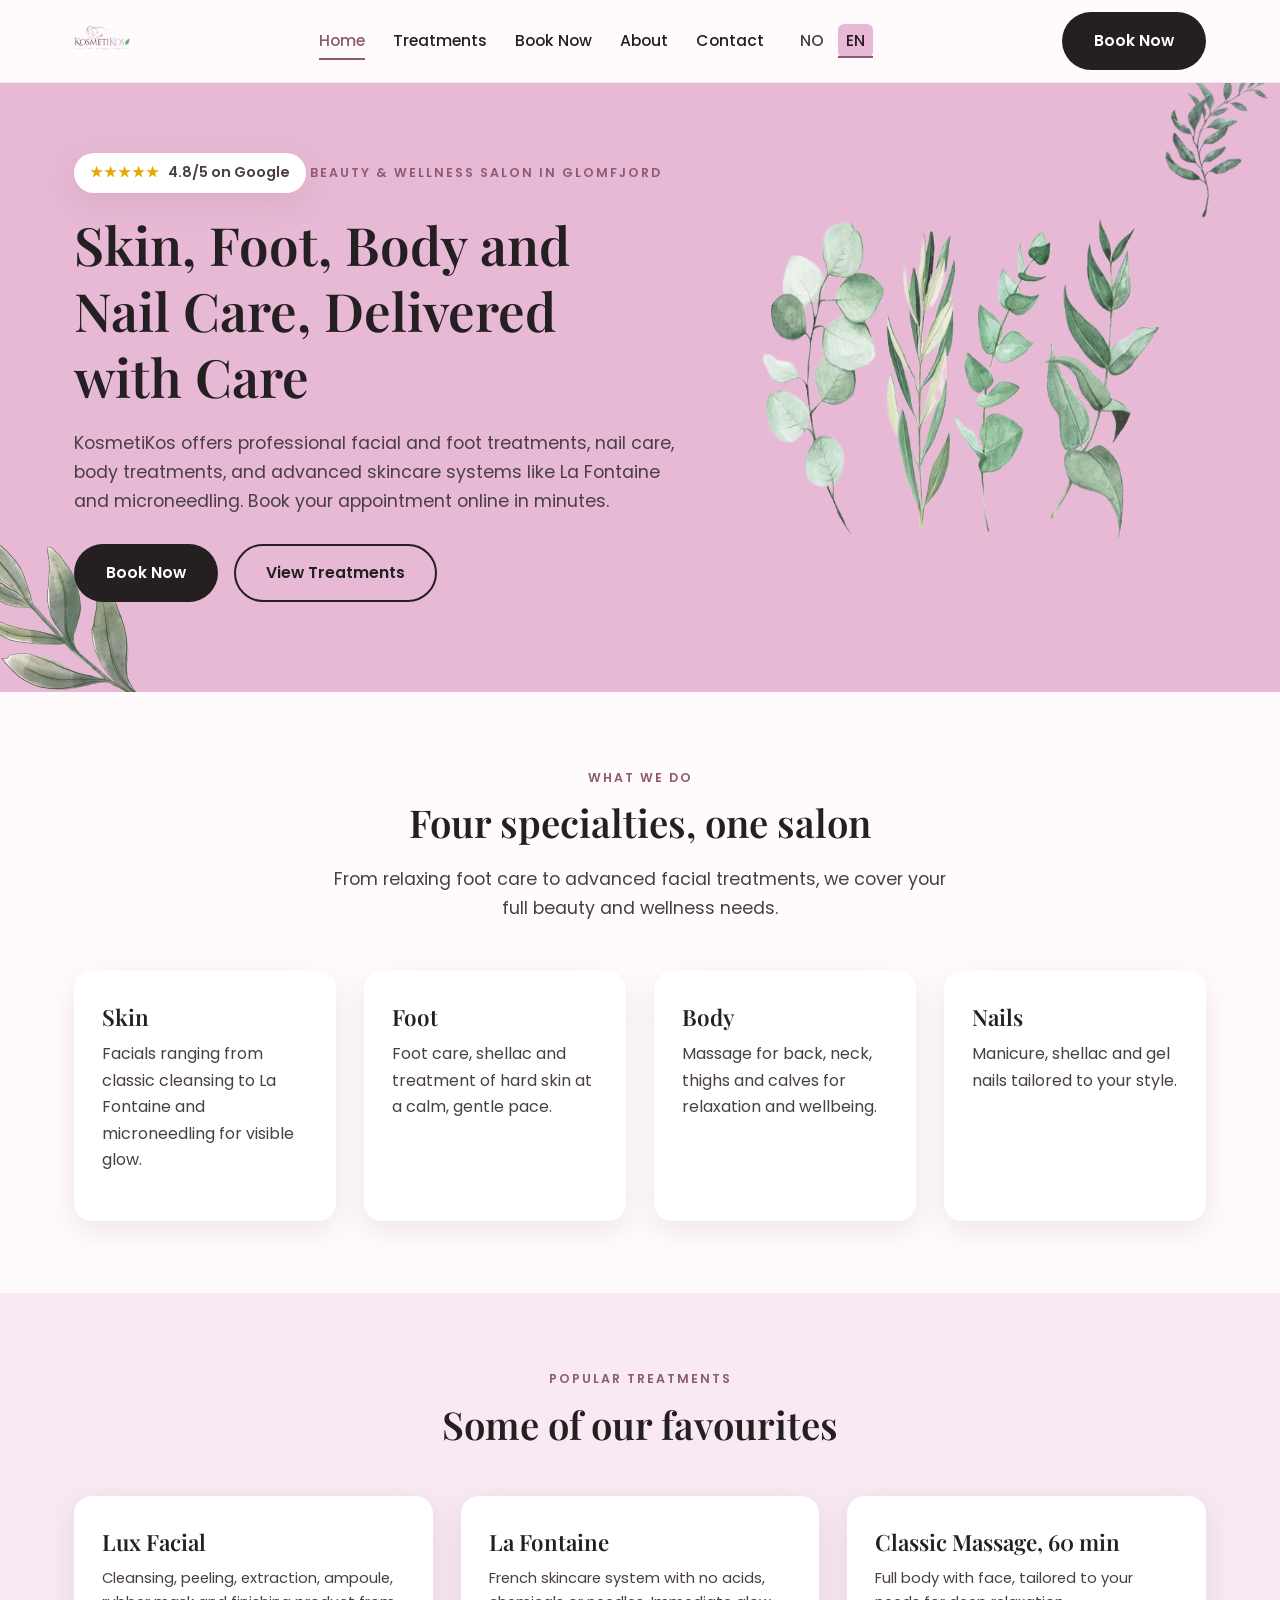
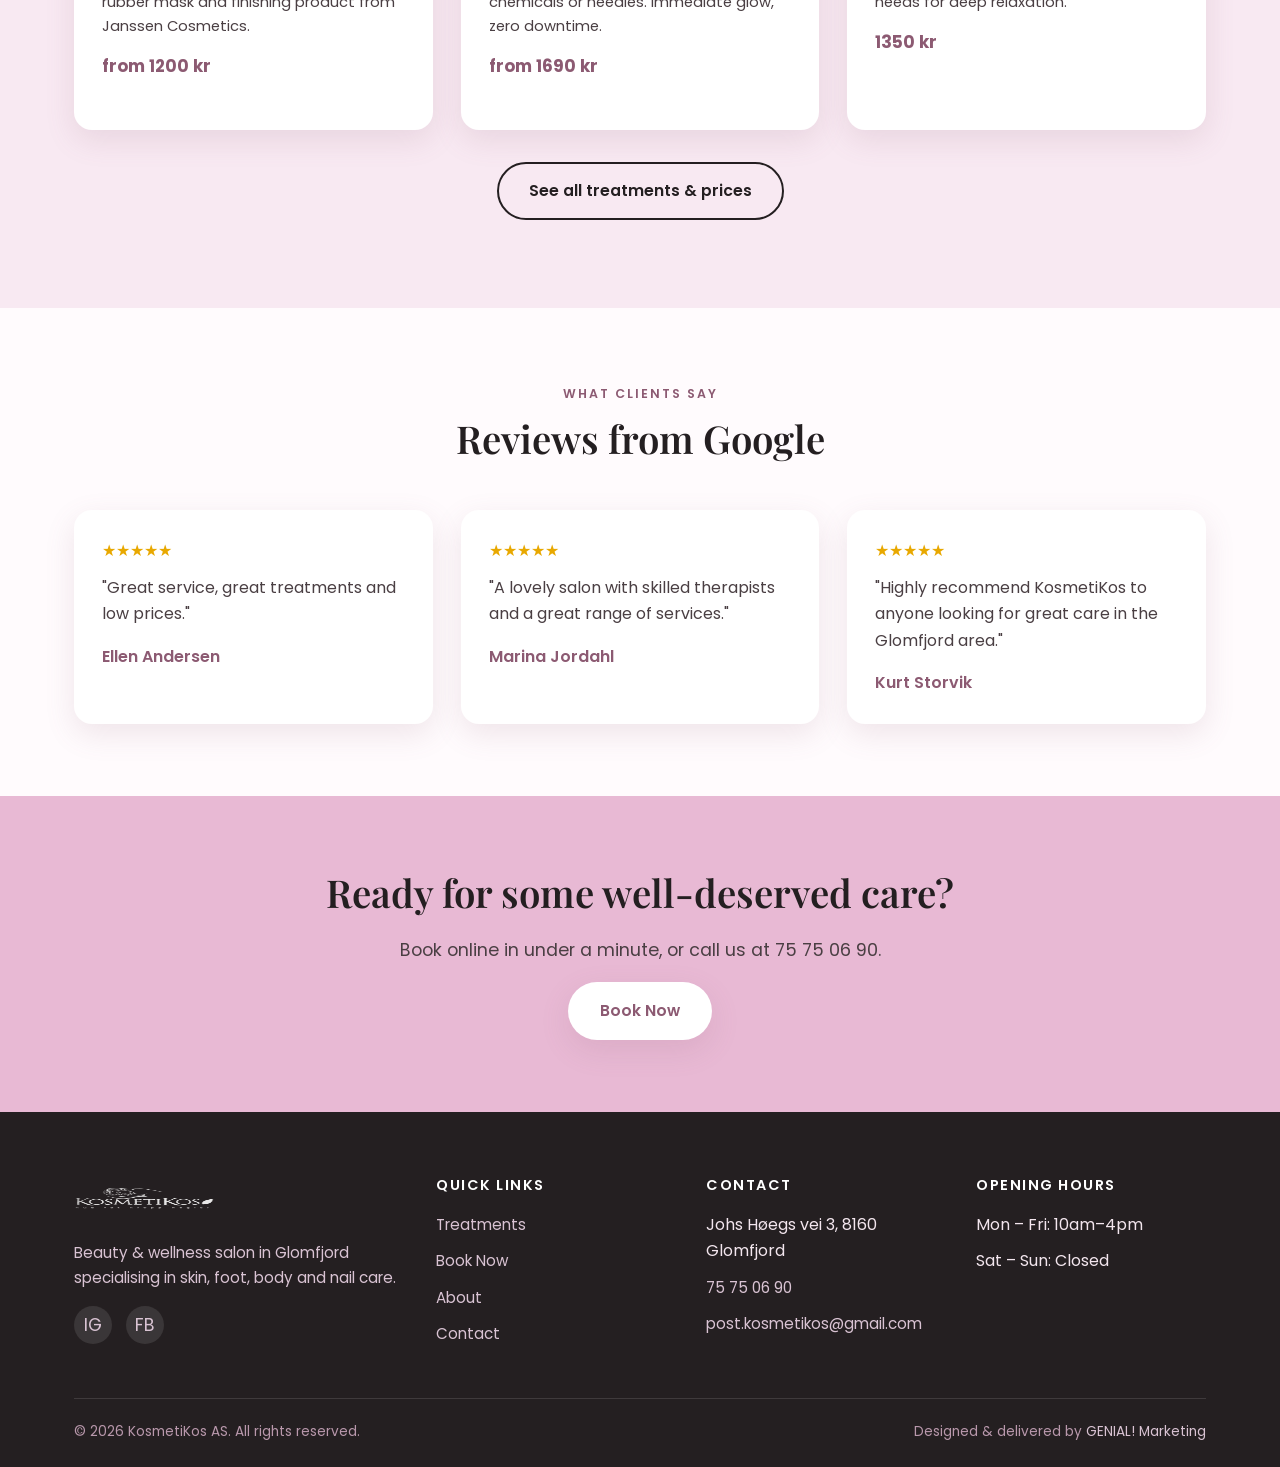
==== en/index.html @ 17132a5d "Add files via upload" ====
<!doctype html>
<html lang="en">
<head>
<meta charset="UTF-8">
<meta name="viewport" content="width=device-width, initial-scale=1">
<title>KosmetiKos – Skin, Foot, Body & Nail Care in Glomfjord, Norway</title>
<meta name="description" content="KosmetiKos in Glomfjord offers facials, foot care, nails, body treatments and La Fontaine skincare. Book your appointment online today.">
<link rel="canonical" href="https://kosmetikos.no/en/">
<link rel="alternate" hreflang="nb" href="https://kosmetikos.no/">
<link rel="alternate" hreflang="en" href="https://kosmetikos.no/en/">
<link rel="alternate" hreflang="x-default" href="https://kosmetikos.no/">

<meta property="og:type" content="website">
<meta property="og:site_name" content="KosmetiKos">
<meta property="og:title" content="KosmetiKos – Skin, Foot, Body & Nail Care in Glomfjord">
<meta property="og:description" content="Facials, foot care, nails, body treatments and La Fontaine skincare in Glomfjord. Book online.">
<meta property="og:url" content="https://kosmetikos.no/en/">
<meta property="og:image" content="https://kosmetikos.no/assets/images/logo.png">
<meta property="og:locale" content="en_US">
<meta property="og:locale:alternate" content="nb_NO">
<meta name="twitter:card" content="summary">

<link rel="icon" href="../favicon.svg" type="image/svg+xml">
<link rel="preconnect" href="https://fonts.googleapis.com">
<link rel="preconnect" href="https://fonts.gstatic.com" crossorigin>
<link href="https://fonts.googleapis.com/css2?family=Playfair+Display:ital,wght@0,500;0,600;0,700;1,500;1,600&family=Poppins:wght@300;400;500;600&display=swap" rel="stylesheet">
<link rel="stylesheet" href="../assets/css/style.css">

<script type="application/ld+json">
{
  "@context": "https://schema.org",
  "@type": "BeautySalon",
  "name": "KosmetiKos",
  "image": "https://kosmetikos.no/assets/images/logo.png",
  "url": "https://kosmetikos.no/",
  "telephone": "+4775750690",
  "email": "post.kosmetikos@gmail.com",
  "priceRange": "kr250-kr2500",
  "address": {
    "@type": "PostalAddress",
    "streetAddress": "Johs Høegs vei 3",
    "addressLocality": "Glomfjord",
    "postalCode": "8160",
    "addressCountry": "NO"
  },
  "openingHoursSpecification": [
    { "@type": "OpeningHoursSpecification", "dayOfWeek": ["Monday","Tuesday","Wednesday","Thursday","Friday"], "opens": "10:00", "closes": "16:00" }
  ],
  "sameAs": [
    "https://www.instagram.com/kosmetikos8160/",
    "https://www.facebook.com/kosmetiKos8160/"
  ],
  "aggregateRating": {
    "@type": "AggregateRating",
    "ratingValue": "4.8",
    "reviewCount": "3"
  }
}
</script>
</head>
<body>
<a class="skip-link" href="#main">Skip to content</a>

<header class="site-header">
  <div class="container">
    <a class="brand" href="index.html" aria-label="KosmetiKos – home">
      <img src="../assets/images/logo.png" alt="KosmetiKos – skin, foot, body, nails" width="180" height="180">
    </a>
    <nav class="main-nav" aria-label="Main menu">
      <a href="index.html" class="active">Home</a>
      <a href="treatments.html">Treatments</a>
      <a href="booking.html">Book Now</a>
      <a href="about.html">About</a>
      <a href="contact.html">Contact</a>
      <div class="lang-switch">
        <a href="../index.html">NO</a>
        <a href="index.html" class="active">EN</a>
      </div>
    </nav>
    <div class="header-actions">
      <a class="btn btn-primary" href="booking.html">Book Now</a>
      <button class="nav-toggle" aria-label="Open menu" aria-expanded="false"><span></span></button>
    </div>
  </div>
</header>

<main id="main">

  <section class="hero">
    <img class="leaf-decor top-right" src="../assets/images/leaf-branch-dark.png" alt="" loading="eager">
    <img class="leaf-decor bottom-left" src="../assets/images/leaf-branch-muted.png" alt="" loading="eager">
    <div class="container">
      <div>
        <div class="rating-badge"><span class="stars">★★★★★</span> 4.8/5 on Google</div>
        <span class="eyebrow">Beauty & Wellness Salon in Glomfjord</span>
        <h1>Skin, Foot, Body and Nail Care, Delivered with Care</h1>
        <p class="lead">KosmetiKos offers professional facial and foot treatments, nail care, body treatments, and advanced skincare systems like La Fontaine and microneedling. Book your appointment online in minutes.</p>
        <div class="hero-actions">
          <a class="btn btn-primary" href="booking.html">Book Now</a>
          <a class="btn btn-outline" href="treatments.html">View Treatments</a>
        </div>
      </div>
      <div class="hero-visual">
        <img class="leaf-set" src="../assets/images/leaf-set.png" alt="Illustration of eucalyptus leaves" width="560" height="336">
      </div>
    </div>
  </section>

  <section class="section">
    <div class="container">
      <div class="section-head">
        <span class="eyebrow">What we do</span>
        <h2>Four specialties, one salon</h2>
        <p class="lead center">From relaxing foot care to advanced facial treatments, we cover your full beauty and wellness needs.</p>
      </div>
      <div class="grid grid-4">
        <div class="card">
          <h3>Skin</h3>
          <p>Facials ranging from classic cleansing to La Fontaine and microneedling for visible glow.</p>
        </div>
        <div class="card">
          <h3>Foot</h3>
          <p>Foot care, shellac and treatment of hard skin at a calm, gentle pace.</p>
        </div>
        <div class="card">
          <h3>Body</h3>
          <p>Massage for back, neck, thighs and calves for relaxation and wellbeing.</p>
        </div>
        <div class="card">
          <h3>Nails</h3>
          <p>Manicure, shellac and gel nails tailored to your style.</p>
        </div>
      </div>
    </div>
  </section>

  <section class="section section--soft">
    <div class="container">
      <div class="section-head">
        <span class="eyebrow">Popular treatments</span>
        <h2>Some of our favourites</h2>
      </div>
      <div class="grid grid-3">
        <div class="card">
          <h3>Lux Facial</h3>
          <p class="price-item__desc">Cleansing, peeling, extraction, ampoule, rubber mask and finishing product from Janssen Cosmetics.</p>
          <p class="price-item__price">from 1200 kr</p>
        </div>
        <div class="card">
          <h3>La Fontaine</h3>
          <p class="price-item__desc">French skincare system with no acids, chemicals or needles. Immediate glow, zero downtime.</p>
          <p class="price-item__price">from 1690 kr</p>
        </div>
        <div class="card">
          <h3>Classic Massage, 60 min</h3>
          <p class="price-item__desc">Full body with face, tailored to your needs for deep relaxation.</p>
          <p class="price-item__price">1350 kr</p>
        </div>
      </div>
      <p class="center" style="margin-top:32px;"><a class="btn btn-outline" href="treatments.html">See all treatments & prices</a></p>
    </div>
  </section>

  <section class="section">
    <div class="container">
      <div class="section-head">
        <span class="eyebrow">What clients say</span>
        <h2>Reviews from Google</h2>
      </div>
      <div class="grid grid-3">
        <div class="testimonial">
          <span class="stars">★★★★★</span>
          <p>"Great service, great treatments and low prices."</p>
          <cite>Ellen Andersen</cite>
        </div>
        <div class="testimonial">
          <span class="stars">★★★★★</span>
          <p>"A lovely salon with skilled therapists and a great range of services."</p>
          <cite>Marina Jordahl</cite>
        </div>
        <div class="testimonial">
          <span class="stars">★★★★★</span>
          <p>"Highly recommend KosmetiKos to anyone looking for great care in the Glomfjord area."</p>
          <cite>Kurt Storvik</cite>
        </div>
      </div>
    </div>
  </section>

  <section class="section section--pink">
    <div class="container center">
      <h2>Ready for some well-deserved care?</h2>
      <p class="lead center">Book online in under a minute, or call us at 75 75 06 90.</p>
      <a class="btn btn-pink" href="booking.html">Book Now</a>
    </div>
  </section>

</main>

<footer class="site-footer">
  <div class="container">
    <div class="footer-grid">
      <div class="footer-brand">
        <img src="../assets/images/logo.png" alt="KosmetiKos" width="140" height="140">
        <p>Beauty & wellness salon in Glomfjord specialising in skin, foot, body and nail care.</p>
        <div class="social-row">
          <a href="https://www.instagram.com/kosmetikos8160/" aria-label="Instagram" target="_blank" rel="noopener">IG</a>
          <a href="https://www.facebook.com/kosmetiKos8160/" aria-label="Facebook" target="_blank" rel="noopener">FB</a>
        </div>
      </div>
      <div>
        <h4>Quick links</h4>
        <ul>
          <li><a href="treatments.html">Treatments</a></li>
          <li><a href="booking.html">Book Now</a></li>
          <li><a href="about.html">About</a></li>
          <li><a href="contact.html">Contact</a></li>
        </ul>
      </div>
      <div>
        <h4>Contact</h4>
        <ul>
          <li>Johs Høegs vei 3, 8160 Glomfjord</li>
          <li><a href="tel:+4775750690">75 75 06 90</a></li>
          <li><a href="mailto:post.kosmetikos@gmail.com">post.kosmetikos@gmail.com</a></li>
        </ul>
      </div>
      <div>
        <h4>Opening Hours</h4>
        <ul>
          <li>Mon – Fri: 10am–4pm</li>
          <li>Sat – Sun: Closed</li>
        </ul>
      </div>
    </div>
    <div class="footer-bottom">
      <span>© <span id="year"></span> KosmetiKos AS. All rights reserved.</span>
      <span>Designed &amp; delivered by <a href="https://genialmarketing.no" target="_blank" rel="noopener">GENIAL! Marketing</a></span>
    </div>
  </div>
</footer>

<script>document.getElementById("year").textContent = new Date().getFullYear();</script>
<script src="../assets/js/main.js"></script>
</body>
</html>
---- assets/css/style.css ----
/* KosmetiKos shared stylesheet */

:root {
  --color-bg: #fffbfd;
  --color-pink: #e8b9d4;
  --color-pink-deep: #dba0c4;
  --color-pink-soft: #f8e9f2;
  --color-ink: #241f21;
  --color-text: #4a3f43;
  --color-mauve: #8c5a72;
  --color-green: #7fa072;
  --color-green-dark: #4f6b4a;
  --color-white: #ffffff;
  --font-display: "Playfair Display", serif;
  --font-body: "Poppins", sans-serif;
  --radius: 18px;
  --shadow: 0 10px 30px rgba(140, 90, 114, 0.14);
  --container-width: 1180px;
}

* {
  box-sizing: border-box;
}

html {
  scroll-behavior: smooth;
}

body {
  margin: 0;
  font-family: var(--font-body);
  color: var(--color-text);
  background: var(--color-bg);
  line-height: 1.65;
  -webkit-font-smoothing: antialiased;
}

img {
  max-width: 100%;
  display: block;
}

a {
  color: inherit;
  text-decoration: none;
}

ul {
  margin: 0;
  padding: 0;
  list-style: none;
}

h1, h2, h3, h4 {
  font-family: var(--font-display);
  font-weight: 600;
  letter-spacing: 0;
  color: var(--color-ink);
  line-height: 1.25;
  margin: 0 0 0.5em;
}

h1 { font-size: clamp(2.1rem, 4.5vw, 3.3rem); font-weight: 600; }
h2 { font-size: clamp(1.7rem, 3.5vw, 2.4rem); font-weight: 600; }
h3 { font-size: clamp(1.15rem, 2.2vw, 1.4rem); font-weight: 600; }

p { margin: 0 0 1em; }

.container {
  width: 100%;
  max-width: var(--container-width);
  margin: 0 auto;
  padding: 0 24px;
}

.section {
  position: relative;
  padding: 72px 0;
}

.section--soft {
  background: var(--color-pink-soft);
}

.section--pink {
  background: var(--color-pink);
}

.eyebrow {
  display: inline-block;
  font-family: var(--font-body);
  font-weight: 600;
  letter-spacing: 2px;
  text-transform: uppercase;
  font-size: 0.78rem;
  color: var(--color-mauve);
  margin-bottom: 10px;
}

.lead {
  font-size: 1.1rem;
  max-width: 640px;
  color: var(--color-text);
}

.center {
  text-align: center;
  margin-left: auto;
  margin-right: auto;
}

/* Buttons */
.btn {
  display: inline-flex;
  align-items: center;
  gap: 8px;
  font-family: var(--font-body);
  font-weight: 600;
  font-size: 0.98rem;
  padding: 14px 30px;
  border-radius: 999px;
  border: 2px solid transparent;
  cursor: pointer;
  transition: transform 0.15s ease, box-shadow 0.15s ease, background 0.15s ease, color 0.15s ease;
}

.btn:hover {
  transform: translateY(-2px);
}

.btn-primary {
  background: var(--color-ink);
  color: var(--color-white);
}

.btn-primary:hover {
  background: var(--color-mauve);
}

.btn-outline {
  background: transparent;
  border-color: var(--color-ink);
  color: var(--color-ink);
}

.btn-outline:hover {
  background: var(--color-ink);
  color: var(--color-white);
}

.btn-pink {
  background: var(--color-white);
  color: var(--color-mauve);
  box-shadow: var(--shadow);
}

.btn-pink:hover {
  background: var(--color-ink);
  color: var(--color-white);
}

/* Header */
.site-header {
  position: sticky;
  top: 0;
  z-index: 100;
  background: rgba(255, 251, 253, 0.92);
  backdrop-filter: blur(8px);
  border-bottom: 1px solid rgba(140, 90, 114, 0.12);
}

.site-header .container {
  display: flex;
  align-items: center;
  justify-content: space-between;
  padding-top: 12px;
  padding-bottom: 12px;
  gap: 20px;
}

.brand {
  display: flex;
  align-items: center;
}

.brand img {
  height: 56px;
  width: auto;
}

.main-nav {
  display: flex;
  align-items: center;
  gap: 28px;
}

.main-nav a {
  font-weight: 500;
  font-size: 0.98rem;
  color: var(--color-ink);
  position: relative;
  padding: 6px 0;
}

.main-nav a.active,
.main-nav a:hover {
  color: var(--color-mauve);
}

.main-nav a.active::after {
  content: "";
  position: absolute;
  left: 0;
  right: 0;
  bottom: 0;
  height: 2px;
  background: var(--color-mauve);
}

.header-actions {
  display: flex;
  align-items: center;
  gap: 16px;
}

.lang-switch {
  display: flex;
  gap: 6px;
  font-size: 0.85rem;
  font-weight: 600;
}

.lang-switch a {
  padding: 4px 8px;
  border-radius: 6px;
  color: var(--color-text);
}

.lang-switch a.active {
  background: var(--color-pink);
  color: var(--color-ink);
}

.nav-toggle {
  display: none;
  background: none;
  border: none;
  cursor: pointer;
  padding: 6px;
}

.nav-toggle span,
.nav-toggle::before,
.nav-toggle::after {
  content: "";
  display: block;
  width: 26px;
  height: 2px;
  background: var(--color-ink);
  margin: 6px 0;
  transition: 0.2s ease;
}

/* Hero */
.hero {
  position: relative;
  overflow: hidden;
  background: var(--color-pink);
  padding: 70px 0 90px;
}

.hero .container {
  display: grid;
  grid-template-columns: 1.1fr 0.9fr;
  align-items: center;
  gap: 40px;
  position: relative;
  z-index: 2;
}

.hero h1 {
  margin-bottom: 20px;
}

.hero-actions {
  display: flex;
  gap: 16px;
  margin-top: 28px;
  flex-wrap: wrap;
}

.hero-visual {
  position: relative;
  display: flex;
  justify-content: center;
}

.hero-visual .leaf-set {
  width: 100%;
  max-width: 420px;
}

.leaf-decor {
  position: absolute;
  opacity: 0.9;
  pointer-events: none;
  z-index: 1;
}

.leaf-decor.top-right {
  top: -40px;
  right: -30px;
  width: 200px;
  transform: rotate(20deg);
}

.leaf-decor.bottom-left {
  bottom: -50px;
  left: -40px;
  width: 220px;
  transform: rotate(-10deg) scaleX(-1);
}

.rating-badge {
  display: inline-flex;
  align-items: center;
  gap: 8px;
  background: var(--color-white);
  padding: 8px 16px;
  border-radius: 999px;
  box-shadow: var(--shadow);
  font-size: 0.9rem;
  font-weight: 600;
  margin-bottom: 18px;
}

.rating-badge .stars {
  color: #e8a800;
  letter-spacing: 1px;
}

/* Grids and cards */
.grid {
  display: grid;
  gap: 28px;
}

.grid-3 { grid-template-columns: repeat(3, 1fr); }
.grid-2 { grid-template-columns: repeat(2, 1fr); }
.grid-4 { grid-template-columns: repeat(4, 1fr); }

.card {
  background: var(--color-white);
  border-radius: var(--radius);
  padding: 32px 28px;
  box-shadow: var(--shadow);
  position: relative;
}

.card h3 {
  margin-bottom: 10px;
}

.card .icon {
  font-size: 2rem;
  margin-bottom: 14px;
  display: block;
}

.section-head {
  max-width: 700px;
  margin: 0 auto 48px;
  text-align: center;
}

/* Treatment category blocks */
.category-block {
  background: var(--color-white);
  border-radius: var(--radius);
  box-shadow: var(--shadow);
  padding: 28px 36px;
  margin-bottom: 20px;
}

.category-block > summary {
  list-style: none;
  cursor: pointer;
  padding: 8px 0;
  -webkit-tap-highlight-color: transparent;
}

.category-block > summary::-webkit-details-marker {
  display: none;
}

.category-block__head {
  display: flex;
  align-items: center;
  justify-content: space-between;
  flex-wrap: wrap;
  gap: 12px;
}

.category-block__head h2 {
  margin: 0;
}

.category-block__head-left {
  display: flex;
  align-items: center;
  gap: 14px;
  flex-wrap: wrap;
}

.category-block__chevron {
  width: 12px;
  height: 12px;
  flex-shrink: 0;
  border-right: 2px solid var(--color-mauve);
  border-bottom: 2px solid var(--color-mauve);
  transform: rotate(45deg);
  transition: transform 0.2s ease;
  margin-right: 4px;
}

.category-block[open] > summary .category-block__chevron {
  transform: rotate(-135deg);
}

.category-block__body {
  margin-top: 20px;
  padding-top: 20px;
  border-top: 2px solid var(--color-pink-soft);
}

.category-block__tag {
  font-size: 0.85rem;
  font-weight: 600;
  color: var(--color-green-dark);
  background: #eef4ec;
  padding: 6px 14px;
  border-radius: 999px;
}

.price-list {
  display: grid;
  gap: 18px;
}

.price-item {
  display: flex;
  justify-content: space-between;
  gap: 20px;
  align-items: flex-start;
  padding-bottom: 16px;
  border-bottom: 1px dashed rgba(140, 90, 114, 0.2);
}

.price-item:last-child {
  border-bottom: none;
  padding-bottom: 0;
}

.price-item__name {
  font-weight: 600;
  color: var(--color-ink);
  margin-bottom: 4px;
}

.price-item__desc {
  font-size: 0.92rem;
  color: var(--color-text);
  max-width: 560px;
}

.price-item__price {
  font-weight: 700;
  color: var(--color-mauve);
  white-space: nowrap;
  font-size: 1.05rem;
}

.category-block__footer {
  margin-top: 22px;
  display: flex;
  align-items: center;
  justify-content: space-between;
  flex-wrap: wrap;
  gap: 14px;
}

.badge-offer {
  display: inline-block;
  background: var(--color-pink);
  color: var(--color-ink);
  font-weight: 600;
  font-size: 0.85rem;
  padding: 10px 18px;
  border-radius: 999px;
  margin: 24px 0;
}

/* Booking / iframe */
.booking-frame-wrap {
  background: var(--color-white);
  border-radius: var(--radius);
  box-shadow: var(--shadow);
  padding: 12px;
  overflow: hidden;
}

.booking-frame-wrap iframe {
  width: 100%;
  min-height: 900px;
  border: none;
  border-radius: 12px;
  display: block;
}

.booking-info {
  display: grid;
  grid-template-columns: repeat(3, 1fr);
  gap: 24px;
  margin: 36px 0;
}

.booking-info .card {
  text-align: center;
}

/* Team */
.team-grid {
  display: grid;
  grid-template-columns: repeat(3, 1fr);
  gap: 36px 28px;
}

.team-card {
  text-align: center;
}

.team-card__portrait {
  width: 160px;
  height: 160px;
  margin: 0 auto 18px;
  border-radius: 50%;
  background: var(--color-pink-soft);
  display: flex;
  align-items: center;
  justify-content: center;
  overflow: hidden;
}

.team-card__portrait img {
  width: 100%;
  height: 100%;
  object-fit: contain;
}

.team-card__portrait--placeholder {
  font-family: var(--font-display);
  font-size: 3rem;
  color: var(--color-mauve);
}

.team-card h3 {
  margin-bottom: 2px;
}

.team-card .role {
  color: var(--color-mauve);
  font-weight: 500;
  font-size: 0.92rem;
  max-width: 220px;
  margin: 0 auto;
}

/* Testimonials */
.testimonial {
  background: var(--color-white);
  border-radius: var(--radius);
  box-shadow: var(--shadow);
  padding: 28px;
}

.testimonial .stars {
  color: #e8a800;
  margin-bottom: 10px;
  display: block;
}

.testimonial cite {
  display: block;
  margin-top: 14px;
  font-style: normal;
  font-weight: 600;
  color: var(--color-mauve);
}

/* Contact */
.contact-grid {
  display: grid;
  grid-template-columns: 1fr 1fr;
  gap: 40px;
  align-items: start;
}

.contact-detail {
  display: flex;
  gap: 14px;
  margin-bottom: 22px;
}

.contact-detail .icon {
  font-size: 1.4rem;
  flex-shrink: 0;
}

.map-embed {
  border-radius: var(--radius);
  overflow: hidden;
  box-shadow: var(--shadow);
  margin-top: 24px;
}

.map-embed iframe {
  width: 100%;
  height: 320px;
  border: 0;
  display: block;
}

/* Footer */
.site-footer {
  background: var(--color-ink);
  color: #f3e6ee;
  padding: 64px 0 24px;
}

.footer-grid {
  display: grid;
  grid-template-columns: 1.4fr 1fr 1fr 1fr;
  gap: 40px;
  margin-bottom: 40px;
}

.footer-grid h4 {
  color: var(--color-white);
  font-family: var(--font-body);
  text-transform: uppercase;
  font-size: 0.9rem;
  letter-spacing: 1.5px;
  margin-bottom: 18px;
}

.footer-grid a,
.footer-grid p {
  color: #d9c3d3;
  font-size: 0.95rem;
}

.footer-grid li {
  margin-bottom: 10px;
}

.footer-grid a:hover {
  color: var(--color-white);
}

.footer-brand img {
  height: 50px;
  margin-bottom: 14px;
  filter: brightness(0) invert(1);
  opacity: 0.9;
}

.social-row {
  display: flex;
  gap: 14px;
  margin-top: 16px;
}

.social-row a {
  width: 38px;
  height: 38px;
  border-radius: 50%;
  background: rgba(255, 255, 255, 0.1);
  display: flex;
  align-items: center;
  justify-content: center;
  font-size: 1.1rem;
}

.social-row a:hover {
  background: var(--color-pink);
  color: var(--color-ink);
}

.footer-bottom {
  border-top: 1px solid rgba(255, 255, 255, 0.12);
  padding-top: 22px;
  display: flex;
  justify-content: space-between;
  flex-wrap: wrap;
  gap: 10px;
  font-size: 0.85rem;
  color: #b998ac;
}

.footer-bottom a {
  color: #d9c3d3;
}

.footer-bottom a:hover {
  color: var(--color-white);
}

/* Skip link */
.skip-link {
  position: absolute;
  left: -999px;
  top: auto;
  background: var(--color-white);
  color: var(--color-ink);
  padding: 12px 20px;
  z-index: 1000;
  border-radius: 0 0 8px 0;
}

.skip-link:focus {
  left: 0;
  top: 0;
}

/* Responsive */
@media (max-width: 960px) {
  .hero .container {
    grid-template-columns: 1fr;
    text-align: center;
  }

  .hero-actions {
    justify-content: center;
  }

  .hero-visual {
    order: -1;
  }

  .grid-3, .grid-4 { grid-template-columns: repeat(2, 1fr); }

  .footer-grid {
    grid-template-columns: 1fr 1fr;
  }

  .contact-grid {
    grid-template-columns: 1fr;
  }

  .booking-info {
    grid-template-columns: 1fr;
  }
}

@media (max-width: 720px) {
  .main-nav, .header-actions .lang-switch { display: none; }

  .nav-toggle { display: block; }

  .site-header.nav-open .main-nav {
    display: flex;
    position: absolute;
    top: 100%;
    left: 0;
    right: 0;
    background: var(--color-white);
    flex-direction: column;
    padding: 24px;
    gap: 18px;
    box-shadow: var(--shadow);
  }

  .site-header.nav-open .header-actions .lang-switch {
    display: flex;
  }

  .grid-2, .grid-3, .grid-4 { grid-template-columns: 1fr; }

  .footer-grid { grid-template-columns: 1fr 1fr; }

  .price-item { flex-direction: column; }

  .price-item__price { font-size: 1rem; }
}
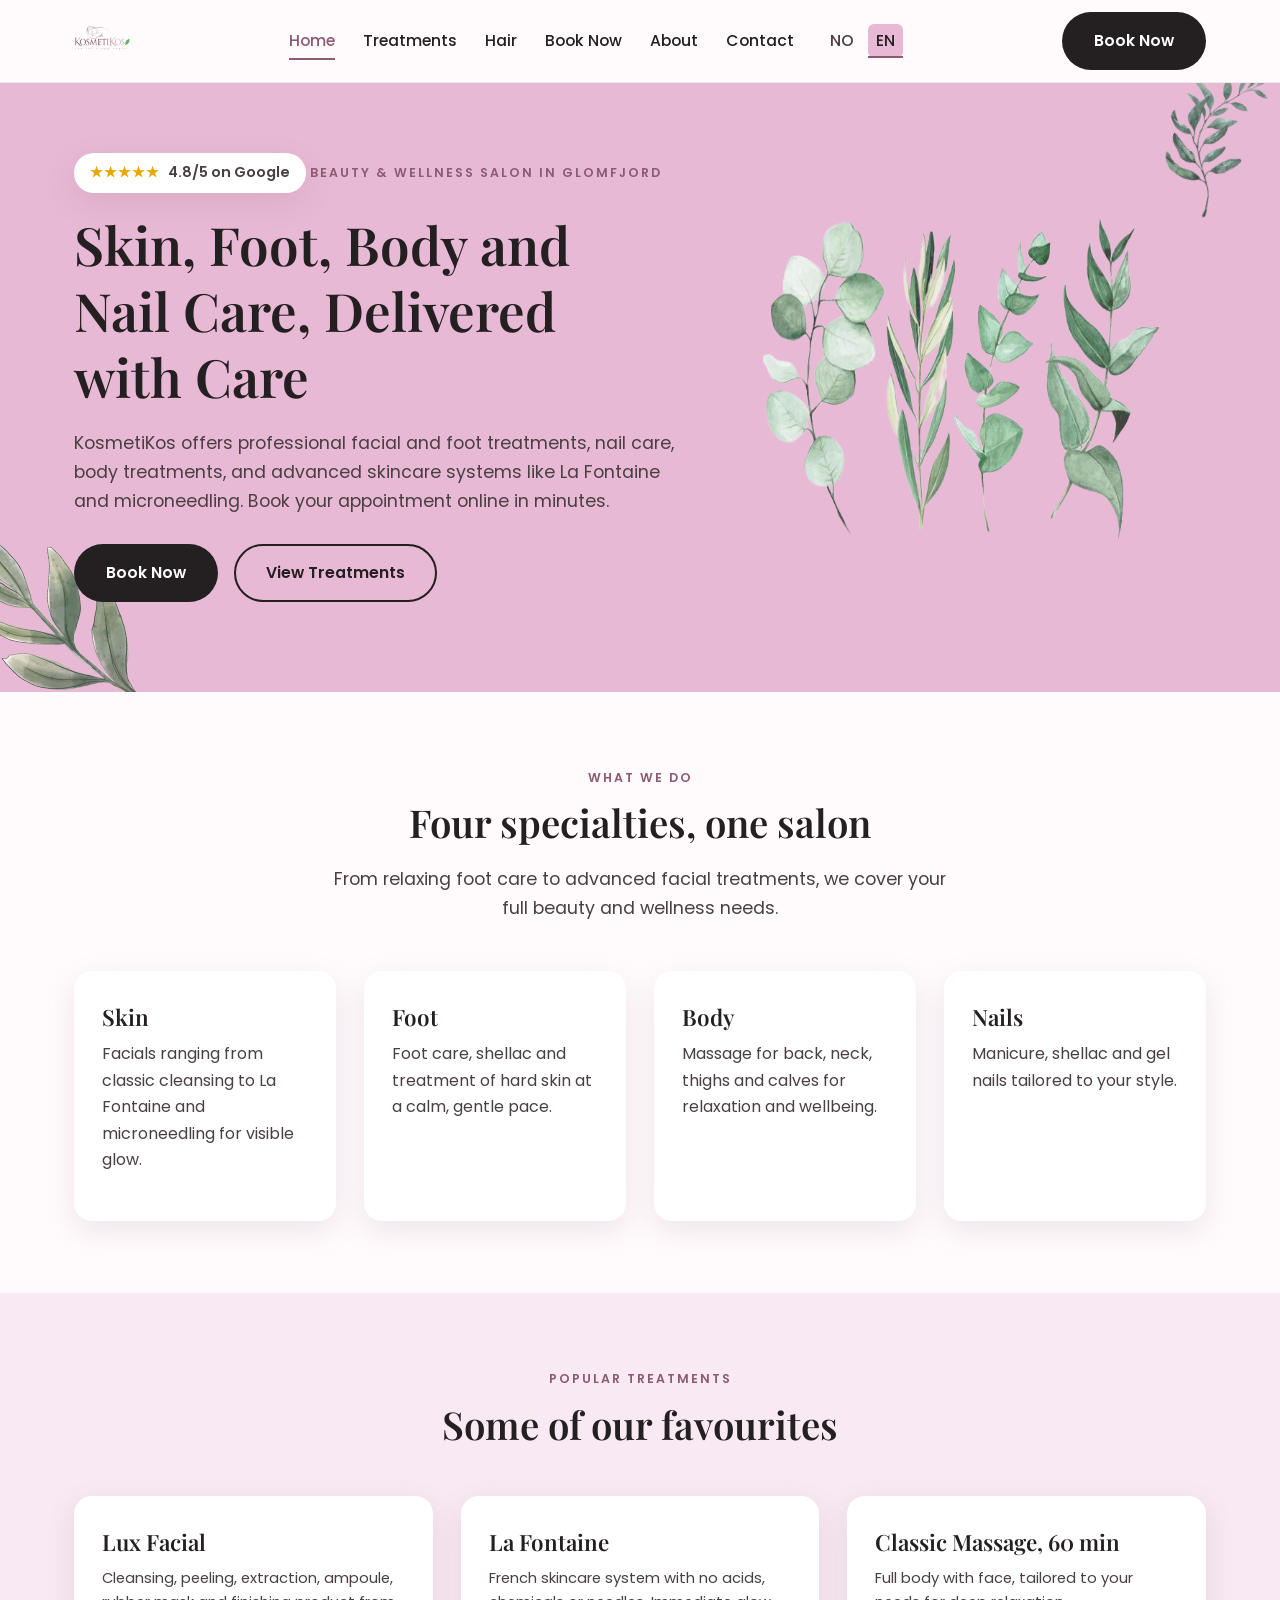
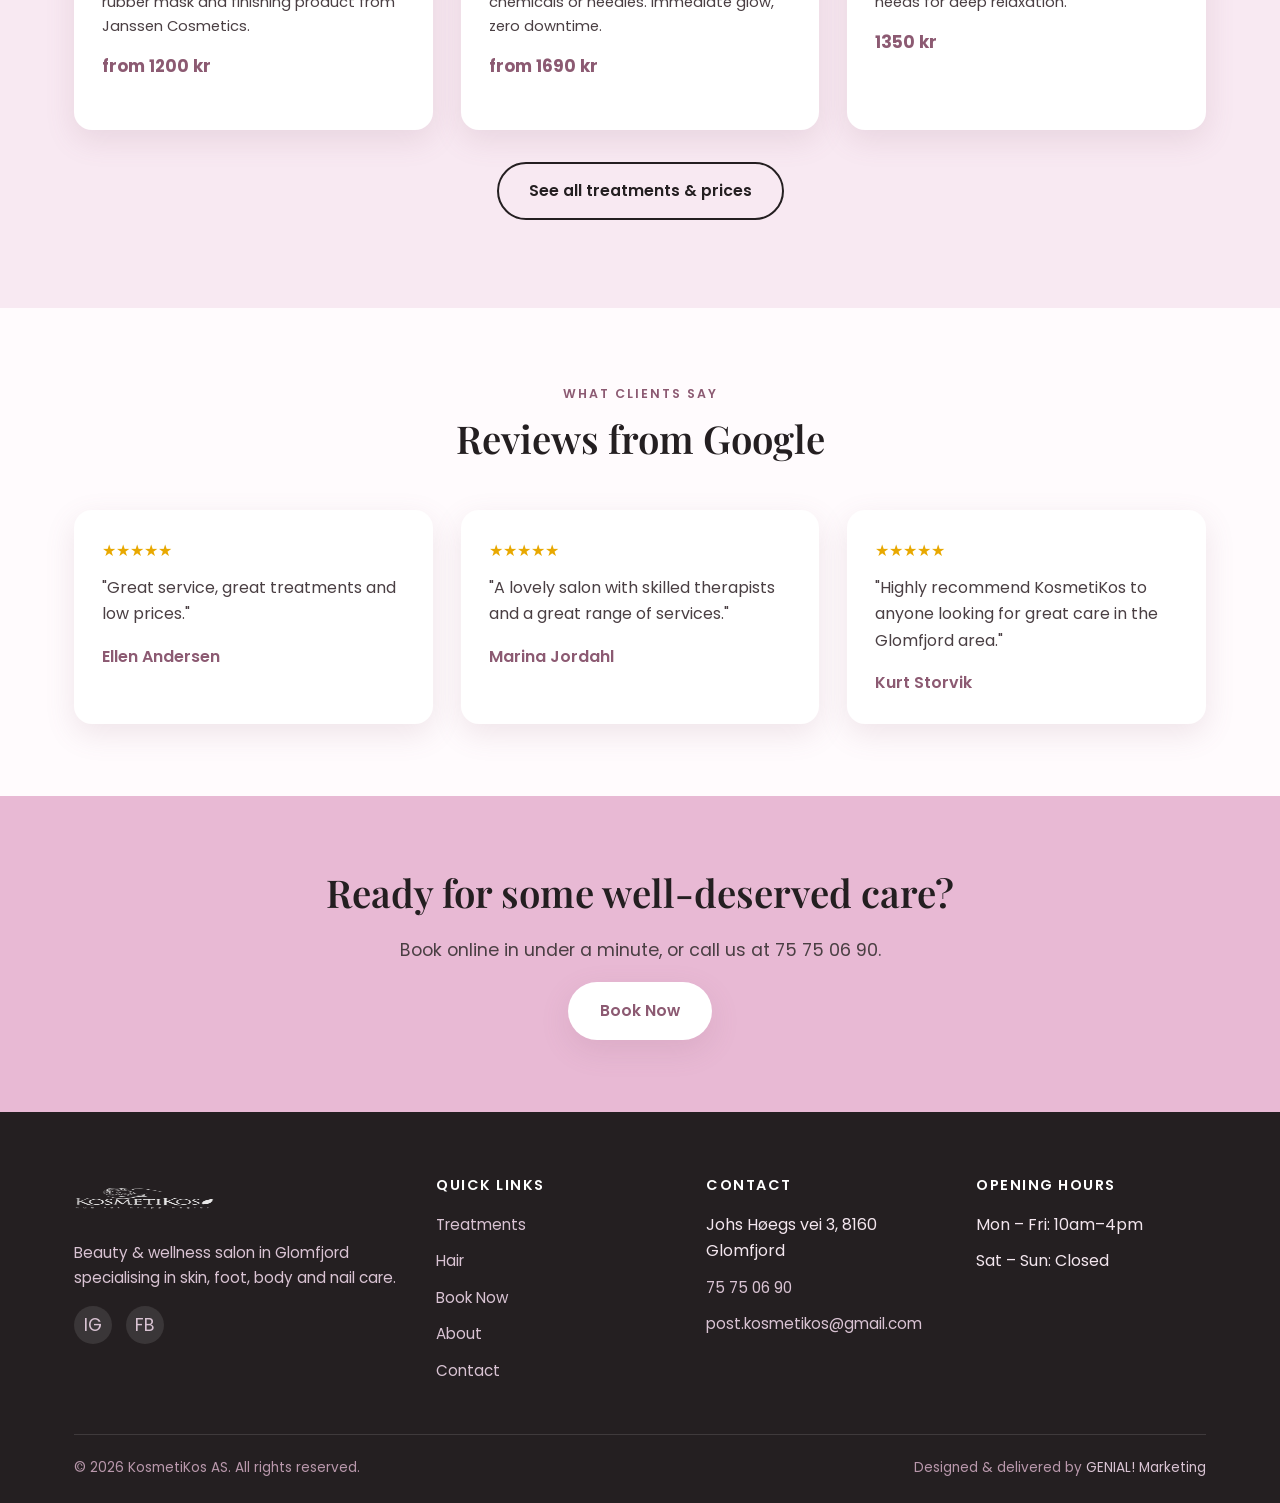
==== commit d9357763: "Add files via upload" ====
--- a/en/index.html
+++ b/en/index.html
@@ -25,6 +25,7 @@
 <link rel="preconnect" href="https://fonts.gstatic.com" crossorigin>
 <link href="https://fonts.googleapis.com/css2?family=Playfair+Display:ital,wght@0,500;0,600;0,700;1,500;1,600&family=Poppins:wght@300;400;500;600&display=swap" rel="stylesheet">
 <link rel="stylesheet" href="../assets/css/style.css">
+<link rel="preload" as="image" href="../assets/images/leaf-set.png" fetchpriority="high">
 
 <script type="application/ld+json">
 {
@@ -69,6 +70,7 @@
     <nav class="main-nav" aria-label="Main menu">
       <a href="index.html" class="active">Home</a>
       <a href="treatments.html">Treatments</a>
+      <a href="hair.html">Hair</a>
       <a href="booking.html">Book Now</a>
       <a href="about.html">About</a>
       <a href="contact.html">Contact</a>
@@ -87,8 +89,8 @@
 <main id="main">
 
   <section class="hero">
-    <img class="leaf-decor top-right" src="../assets/images/leaf-branch-dark.png" alt="" loading="eager">
-    <img class="leaf-decor bottom-left" src="../assets/images/leaf-branch-muted.png" alt="" loading="eager">
+    <img class="leaf-decor top-right" src="../assets/images/leaf-branch-dark.png" alt="" loading="lazy">
+    <img class="leaf-decor bottom-left" src="../assets/images/leaf-branch-muted.png" alt="" loading="lazy">
     <div class="container">
       <div>
         <div class="rating-badge"><span class="stars">★★★★★</span> 4.8/5 on Google</div>
@@ -101,7 +103,7 @@
         </div>
       </div>
       <div class="hero-visual">
-        <img class="leaf-set" src="../assets/images/leaf-set.png" alt="Illustration of eucalyptus leaves" width="560" height="336">
+        <img class="leaf-set" src="../assets/images/leaf-set.png" alt="Illustration of eucalyptus leaves" width="560" height="336" fetchpriority="high">
       </div>
     </div>
   </section>
@@ -212,6 +214,7 @@
         <h4>Quick links</h4>
         <ul>
           <li><a href="treatments.html">Treatments</a></li>
+          <li><a href="hair.html">Hair</a></li>
           <li><a href="booking.html">Book Now</a></li>
           <li><a href="about.html">About</a></li>
           <li><a href="contact.html">Contact</a></li>
--- a/assets/css/style.css
+++ b/assets/css/style.css
@@ -393,6 +393,11 @@
   display: none;
 }
 
+.category-block > summary::marker {
+  content: "";
+  display: none;
+}
+
 .category-block__head {
   display: flex;
   align-items: center;
@@ -500,6 +505,154 @@
   margin: 24px 0;
 }
 
+/* Nested per-treatment "read more" inside a category */
+.sub-item {
+  border-bottom: 1px dashed rgba(140, 90, 114, 0.2);
+  padding: 14px 0;
+}
+
+.sub-item:last-child {
+  border-bottom: none;
+  padding-bottom: 0;
+}
+
+.sub-item:first-child {
+  padding-top: 0;
+}
+
+.sub-item > summary {
+  list-style: none;
+  cursor: pointer;
+  display: flex;
+  align-items: center;
+  gap: 10px;
+}
+
+.sub-item > summary::-webkit-details-marker {
+  display: none;
+}
+
+.sub-item > summary::marker {
+  content: "";
+  display: none;
+}
+
+.sub-item__chevron {
+  width: 10px;
+  height: 10px;
+  flex-shrink: 0;
+  border-right: 2px solid var(--color-mauve);
+  border-bottom: 2px solid var(--color-mauve);
+  transform: rotate(45deg);
+  transition: transform 0.2s ease;
+}
+
+.sub-item[open] > summary .sub-item__chevron {
+  transform: rotate(-135deg);
+}
+
+.sub-item__name {
+  font-weight: 600;
+  color: var(--color-ink);
+}
+
+.sub-item__meta {
+  margin-left: auto;
+  font-size: 0.85rem;
+  font-weight: 500;
+  color: var(--color-mauve);
+  white-space: nowrap;
+  padding-left: 12px;
+}
+
+.sub-item__body {
+  margin-top: 10px;
+  padding-left: 20px;
+  color: var(--color-text);
+  font-size: 0.95rem;
+}
+
+.sub-item__body p {
+  margin-bottom: 1em;
+}
+
+.sub-item__body p:last-child {
+  margin-bottom: 0;
+}
+
+/* Magazine-style plain entries (no click-to-expand), used on the hair page */
+.sub-item--plain {
+  border-bottom: none;
+  padding: 10px 0;
+}
+
+.sub-item--plain .sub-item__name {
+  display: block;
+  font-family: var(--font-display);
+  font-size: 1.2rem;
+  font-weight: 600;
+  color: var(--color-ink);
+  margin-bottom: 6px;
+}
+
+.sub-item--plain .sub-item__body {
+  padding-left: 0;
+  margin-top: 0;
+}
+
+/* Photos sprinkled between sub-items on the hair page */
+.hair-photo {
+  display: block;
+  max-width: 340px;
+  width: 100%;
+  margin: 28px auto;
+  border-radius: var(--radius);
+  box-shadow: var(--shadow);
+}
+
+/* Magazine-style alternating image/text feature rows, one per treatment */
+.hair-feature {
+  display: grid;
+  grid-template-columns: minmax(160px, 240px) 1fr;
+  gap: 28px;
+  align-items: center;
+  margin: 0 0 40px;
+}
+
+.hair-feature__image {
+  width: 100%;
+  border-radius: var(--radius);
+  box-shadow: var(--shadow);
+}
+
+.hair-feature__text h3 {
+  margin-bottom: 8px;
+}
+
+.hair-feature__text p {
+  margin-bottom: 0;
+}
+
+.hair-feature--reverse {
+  grid-template-columns: 1fr minmax(160px, 240px);
+}
+
+.hair-feature--reverse .hair-feature__image {
+  order: 2;
+}
+
+@media (max-width: 720px) {
+  .hair-feature,
+  .hair-feature--reverse {
+    grid-template-columns: 1fr;
+    gap: 16px;
+  }
+
+  .hair-feature--reverse .hair-feature__image {
+    order: 0;
+  }
+}
+
 /* Booking / iframe */
 .booking-frame-wrap {
   background: var(--color-white);
@@ -575,6 +728,139 @@
   margin: 0 auto;
 }
 
+.team-card__note {
+  font-size: 0.9rem;
+  color: var(--color-text);
+  max-width: 240px;
+  margin: 10px auto 0;
+}
+
+.team-card__more {
+  display: inline-block;
+  margin-top: 10px;
+  background: none;
+  border: none;
+  color: var(--color-mauve);
+  font-weight: 600;
+  font-size: 0.88rem;
+  font-family: var(--font-body);
+  cursor: pointer;
+  text-decoration: underline;
+  padding: 4px 6px;
+}
+
+.team-card__more:hover {
+  color: var(--color-ink);
+}
+
+.team-card__portrait.has-bio {
+  cursor: pointer;
+}
+
+.team-card__portrait.has-bio:hover {
+  box-shadow: 0 0 0 4px var(--color-pink-soft);
+}
+
+/* Hidden by default; JS copies this into the modal when opened. Content
+   still lives in the page source, so it's fully indexable. */
+.team-bio {
+  display: none;
+}
+
+.team-modal-backdrop {
+  display: none;
+  position: fixed;
+  inset: 0;
+  background: rgba(36, 31, 33, 0.6);
+  align-items: center;
+  justify-content: center;
+  padding: 24px;
+  z-index: 1000;
+}
+
+.team-modal-backdrop.open {
+  display: flex;
+}
+
+.team-modal {
+  background: var(--color-white);
+  border-radius: var(--radius);
+  max-width: 640px;
+  width: 100%;
+  max-height: 85vh;
+  overflow-y: auto;
+  padding: 40px;
+  position: relative;
+  box-shadow: var(--shadow);
+}
+
+.team-modal__close {
+  position: absolute;
+  top: 14px;
+  right: 14px;
+  background: none;
+  border: none;
+  font-size: 1.6rem;
+  line-height: 1;
+  cursor: pointer;
+  color: var(--color-text);
+  padding: 8px;
+}
+
+.team-modal__close:hover {
+  color: var(--color-ink);
+}
+
+.team-modal__photo {
+  width: 200px;
+  height: 200px;
+  border-radius: 50%;
+  background: var(--color-pink-soft);
+  margin: 0 auto 20px;
+  overflow: hidden;
+  display: flex;
+  align-items: center;
+  justify-content: center;
+}
+
+.team-modal__photo img {
+  width: 100%;
+  height: 100%;
+  object-fit: contain;
+}
+
+.team-modal__name {
+  text-align: center;
+  margin-bottom: 2px;
+}
+
+.team-modal__role {
+  text-align: center;
+  color: var(--color-mauve);
+  font-weight: 500;
+  margin-bottom: 24px;
+}
+
+.team-modal__body h4 {
+  margin-top: 0;
+}
+
+.team-modal__body p {
+  margin-bottom: 1em;
+}
+
+@media (max-width: 720px) {
+  .team-modal {
+    padding: 28px 22px;
+    max-height: 90vh;
+  }
+
+  .team-modal__photo {
+    width: 140px;
+    height: 140px;
+  }
+}
+
 /* Testimonials */
 .testimonial {
   background: var(--color-white);
@@ -745,6 +1031,10 @@
 
   .hero-visual {
     order: -1;
+  }
+
+  .leaf-decor {
+    display: none;
   }
 
   .grid-3, .grid-4 { grid-template-columns: repeat(2, 1fr); }
